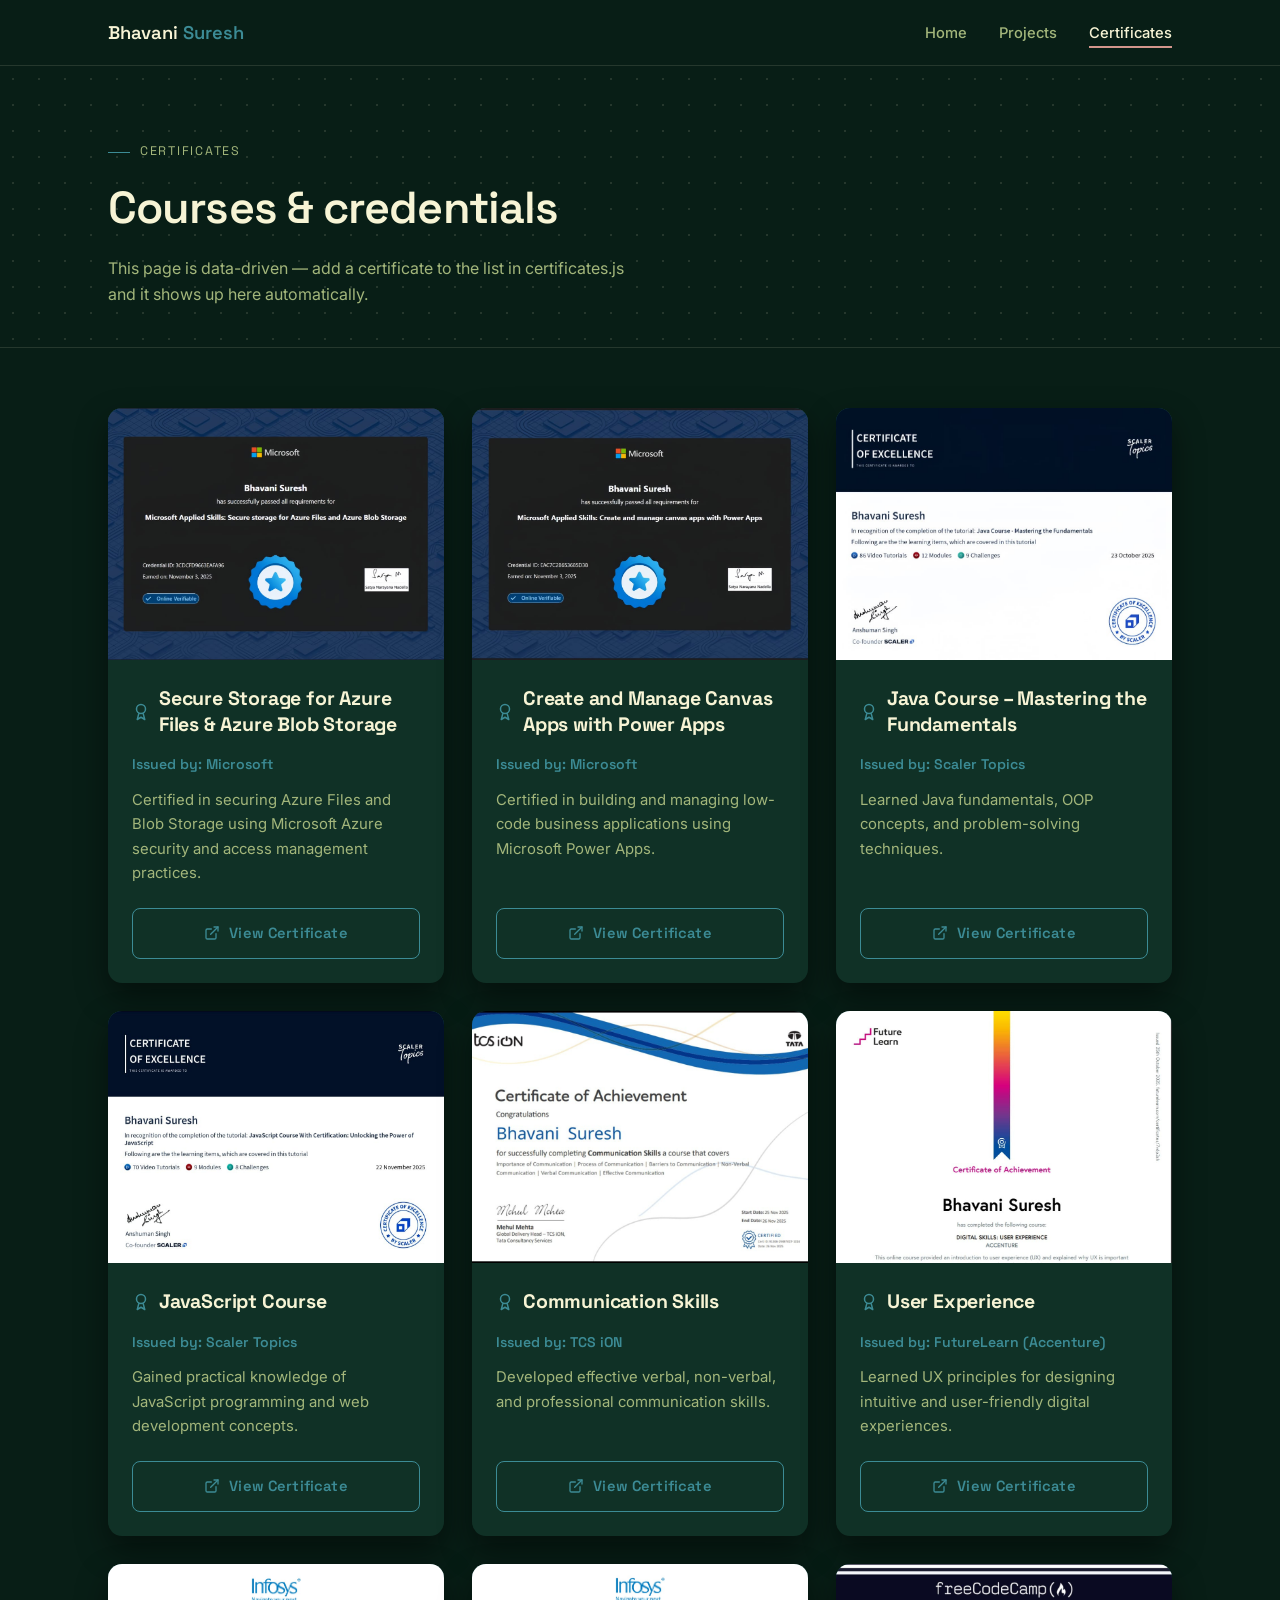
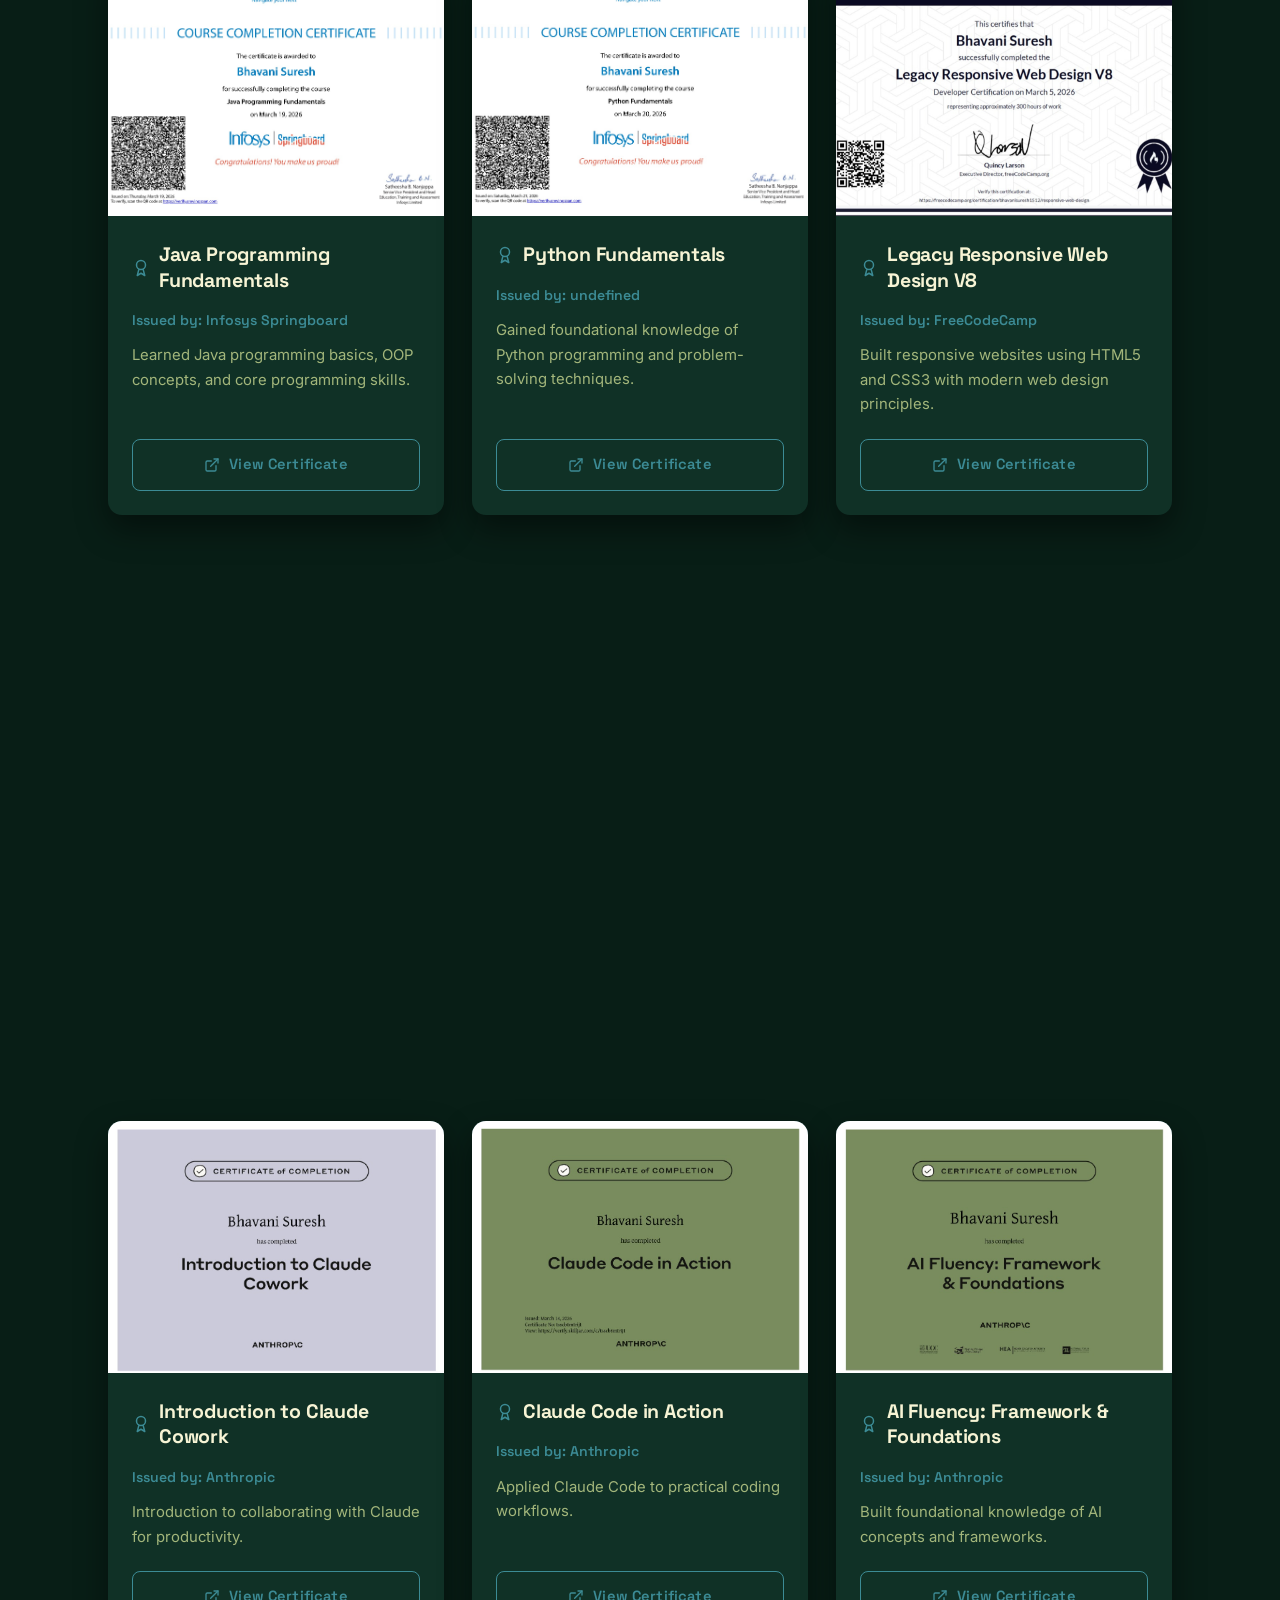
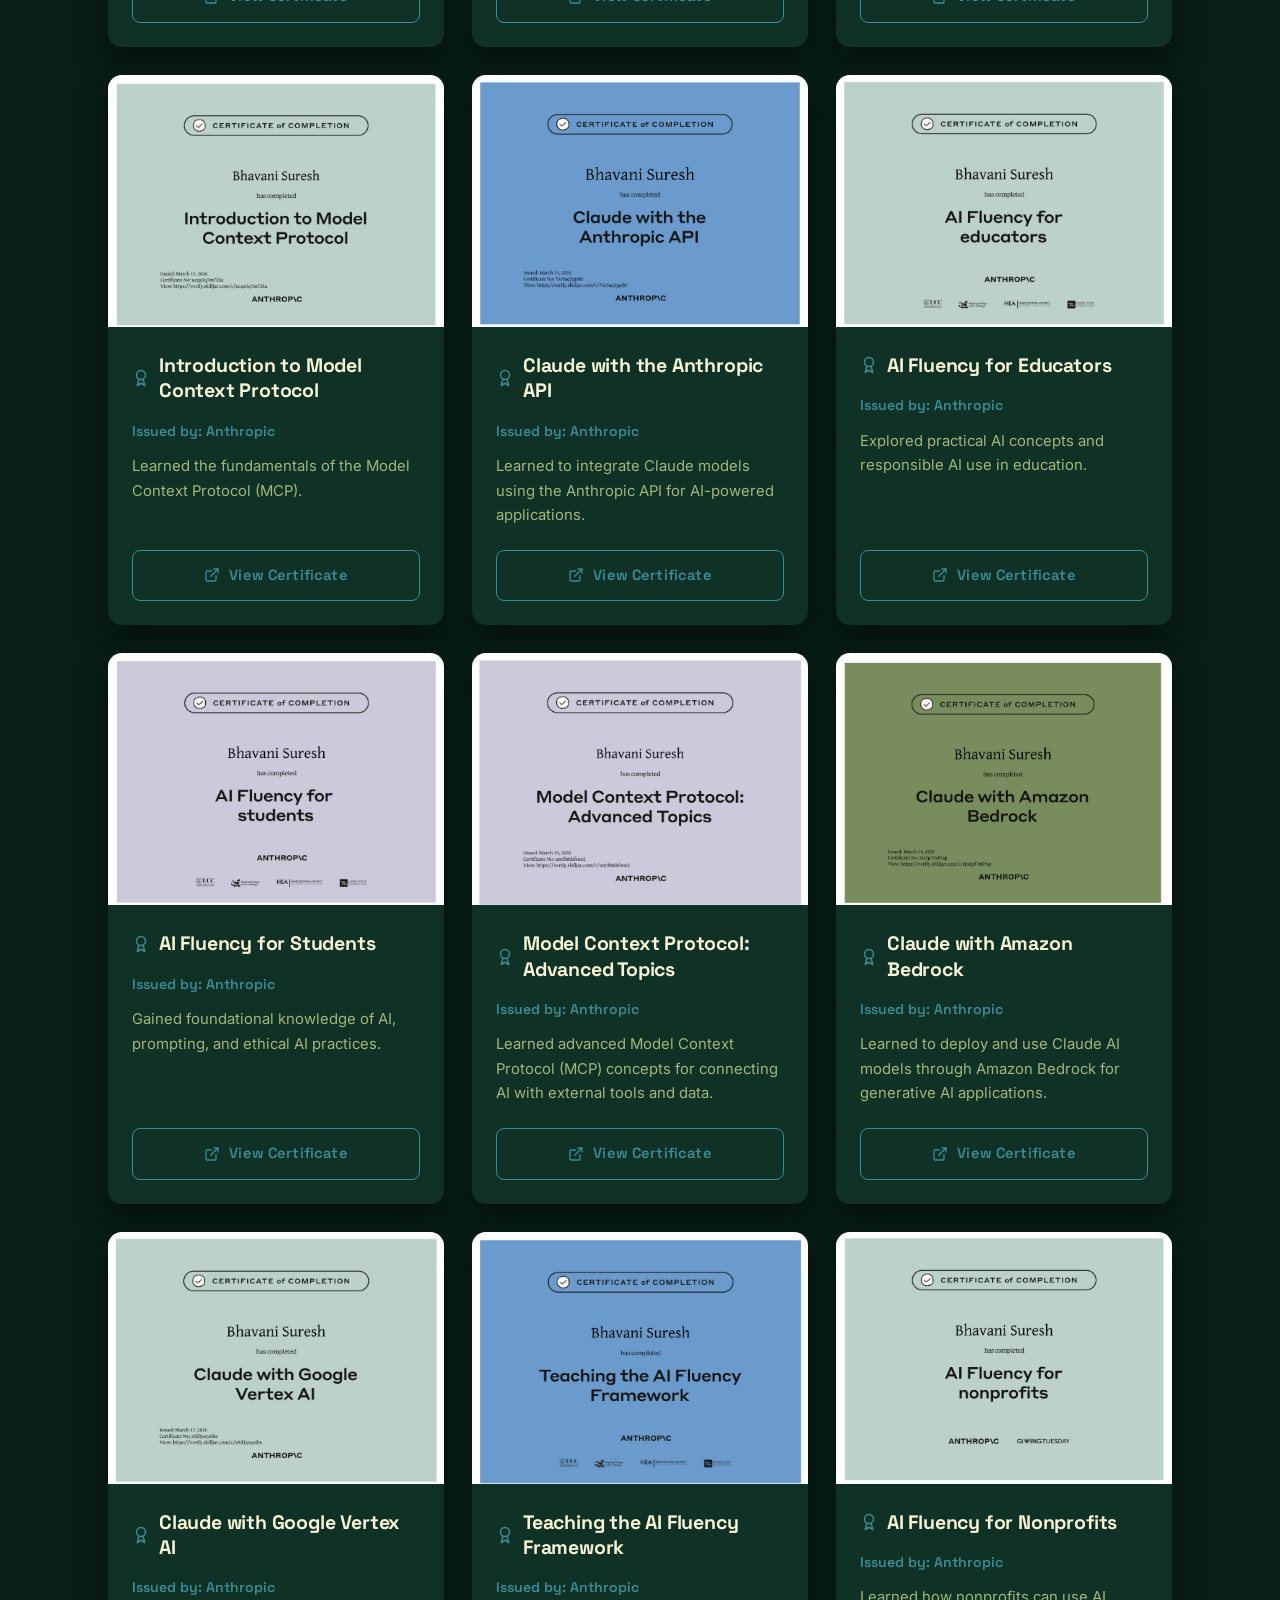
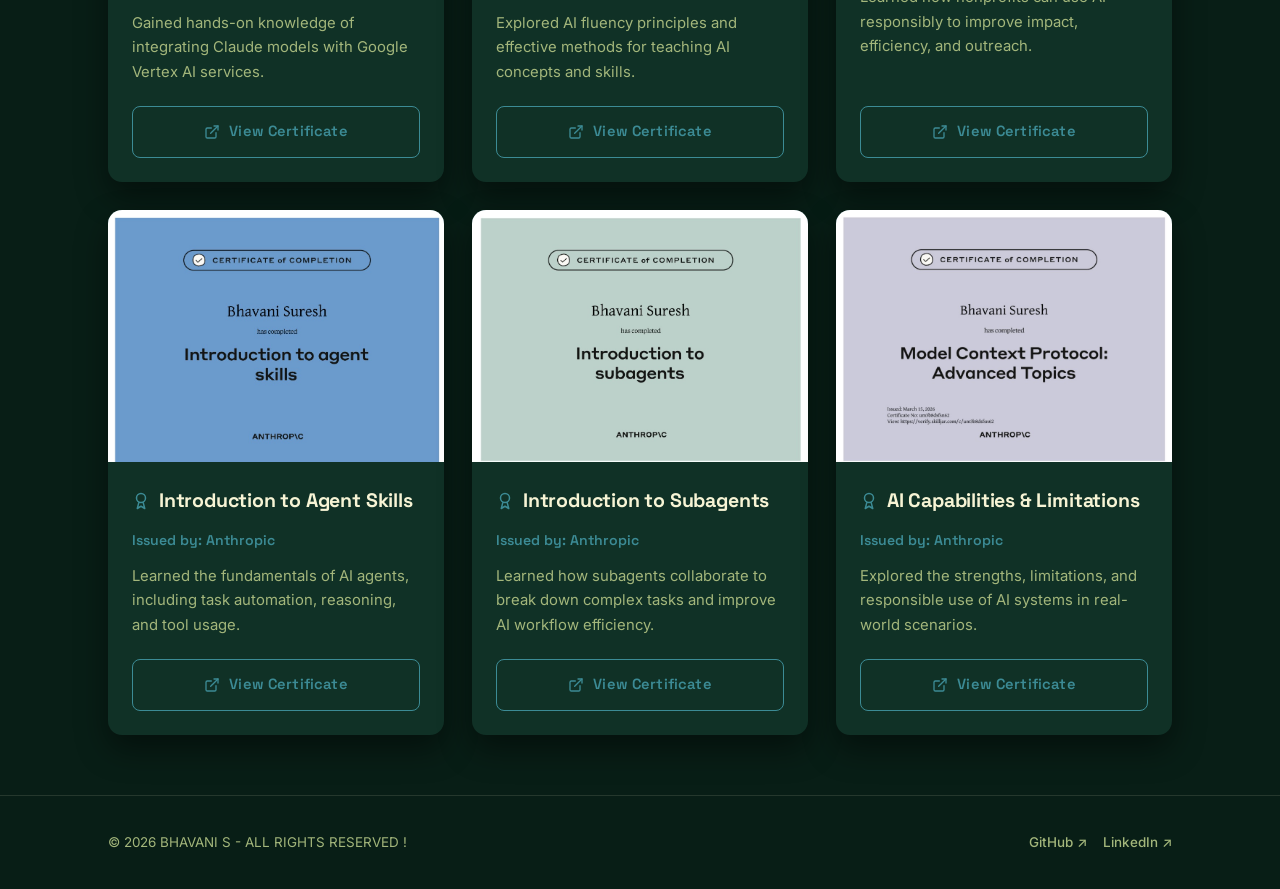
==== HTML/Certificate.html @ 8a8cd387 "Initial commit" ====
<!DOCTYPE html>
<html lang="en">
<head>
  <meta charset="UTF-8">
  <meta name="viewport" content="width=device-width, initial-scale=1.0">
  <title>Bhavani's TechDiary</title>
  <meta name="description" content="Certifications earned by Bhavani S, B.Tech AIDS student.">
  <link rel="preconnect" href="https://fonts.googleapis.com">
  <link href="https://fonts.googleapis.com/css2?family=Space+Grotesk:wght@500;600;700&family=Inter:wght@400;500;600&display=swap" rel="stylesheet">
  <link rel="stylesheet" href="CSS/Certificate.css">
  <link rel="icon" href="IMAGES/icon.svg" type="image/svg">
</head>
<body>

  <header>
    <nav class="site-nav">
      <div class="nav-inner">
        <a href="index.html" class="brand">Bhavani <span class="dot">Suresh</span></a>
        <ul class="nav-links">
          <li><a href="Index.html">Home</a></li>
          <li><a href="Project.html">Projects</a></li>
          <li><a href="Certificate.html" class="active">Certificates</a></li>
        </ul>
        <button class="nav-burger" aria-label="Toggle menu">☰</button>
      </div>
    </nav>
  </header>

  <main>
    <section class="page-header">
      <div class="grid-backdrop"></div>
      <div class="wrap">
        <p class="eyebrow">Certificates</p>
        <h1>Courses &amp; credentials</h1>
        <p>This page is data-driven — add a certificate to the list in certificates.js and it shows up here automatically.</p>
      </div>
    </section>

    <section class="section">
      <div class="wrap">
        <div class="showcase-grid" id="certGrid"></div>
      </div>
    </section>
  </main>

  <footer class="site-footer">
    <div class="wrap footer-inner">
      <p>© 2026 BHAVANI S - ALL RIGHTS RESERVED !</p>
      <div class="social-row">
        <a href="https://github.com/bhavanisuresh1512" target="_blank" rel="noopener">GitHub ↗</a>
        <a href="https://www.linkedin.com/in/bhavani-suresh-9643ab386" target="_blank" rel="noopener">LinkedIn ↗</a>
      </div>
    </div>
  </footer>

  <script src="SCRIPT/Certificate.js"></script>
</body>
</html>
---- HTML/CSS/Certificate.css ----
/* ============================================================
   CERTIFICATES PAGE — STANDALONE STYLESHEET
   Dark navy background, slate cards, gold accent
   ============================================================ */


:root{
    /* Main Colors */
    --paper:#F7F4D5;
    --paper-dim:#EEE9C8;

    --ink:#0A3323;

    --violet:#105666;
    --violet-dim:#D8EAE7;

    --slate:#839958;
    --mint:#D3968C;

    /* Compatibility Variables */
    --bg:var(--paper);
    --text:var(--ink);
    --text-dim:var(--slate);
    --accent:var(--violet);
    --gold:var(--mint);
    --card:#FFFFFF;
    --card-top:#EEE9C8;

    --line:rgba(10,51,35,.12);
    --shadow:rgba(10,51,35,.15);

    --font-display:'Space Grotesk',sans-serif;
    --font-body:'Inter',sans-serif;

    --max-w:1120px;
    --radius:8px;
}

[data-theme="dark"]{
    --paper:#081E16;
    --paper-dim:#103126;

    --ink:#F7F4D5;

    --violet:#3C8B95;
    --violet-dim:#18464F;

    --slate:#A3B67B;
    --mint:#D3968C;

    /* Compatibility Variables */
    --bg:var(--paper);
    --text:var(--ink);
    --text-dim:var(--slate);
    --accent:var(--violet);
    --gold:var(--mint);
    --card:#103126;
    --card-top:#18464F;

    --line:rgba(247,244,213,.12);
    --shadow:rgba(0,0,0,.45);
}
 
* { margin: 0; padding: 0; box-sizing: border-box; }

body {
  background: var(--bg);
  color: var(--text);
  font-family: var(--font-body);
  line-height: 1.6;
  min-height: 100vh;
}

img { max-width: 100%; display: block; }
a { color: inherit; text-decoration: none; }
ul { list-style: none; }
button { font-family: inherit; cursor: pointer; border: none; background: none; }

.wrap {
  max-width: 1120px;
  margin: 0 auto;
  padding: 0 28px;
}

a:focus-visible, button:focus-visible {
  outline: 2px solid var(--accent);
  outline-offset: 3px;
}

/* ============================================================
   NAV
   ============================================================ */
.site-nav {
  position: sticky;
  top: 0;
  z-index: 100;
  background: var(--bg);
  border-bottom: 1px solid var(--line);
}

.nav-inner {
  display: flex;
  align-items: center;
  justify-content: space-between;
  padding: 18px 28px;
  max-width: 1120px;
  margin: 0 auto;
}

.brand {
  font-family: var(--font-display);
  font-weight: 600;
  font-size: 1.15rem;
  color: var(--text);
}

.brand .dot { color: var(--accent); }

.nav-links {
  display: flex;
  align-items: center;
  gap: 32px;
}

.nav-links a {
  font-size: 0.92rem;
  font-weight: 500;
  color: var(--text-dim);
  position: relative;
  padding: 4px 0;
  transition: color 0.2s ease;
}

.nav-links a:hover,
.nav-links a.active { color: var(--text); }

.nav-links a.active::after {
  content: '';
  position: absolute;
  left: 0; right: 0; bottom: -2px;
  height: 2px;
  background: var(--gold);
}

.nav-burger {
  display: none;
  width: 38px;
  height: 38px;
  align-items: center;
  justify-content: center;
  font-size: 1.3rem;
  color: var(--text);
}

@media (max-width: 760px) {
  .nav-links {
    position: absolute;
    top: 100%;
    left: 0; right: 0;
    background: var(--bg);
    border-bottom: 1px solid var(--line);
    flex-direction: column;
    align-items: flex-start;
    padding: 20px 28px 28px;
    gap: 18px;
    display: none;
  }
  .nav-links.open { display: flex; }
  .nav-burger { display: flex; }
}

/* ============================================================
   PAGE HEADER
   ============================================================ */
.page-header {
  padding: 64px 0 40px;
  border-bottom: 1px solid var(--line);
  position: relative;
  overflow: hidden;
}

.grid-backdrop {
  position: absolute;
  inset: 0;
  background-image: radial-gradient(circle, var(--line) 1px, transparent 1px);
  background-size: 26px 26px;
  pointer-events: none;
}

.page-header .wrap { position: relative; z-index: 1; }

.eyebrow {
  font-family: var(--font-display);
  font-size: 0.78rem;
  letter-spacing: 0.14em;
  text-transform: uppercase;
  color: var(--accent);
  margin-bottom: 10px;
  display: flex;
  align-items: center;
  gap: 10px;
}

.eyebrow::before {
  content: '';
  width: 22px;
  height: 1px;
  background: var(--accent);
}

.page-header h1 {
  font-family: var(--font-display);
  font-size: clamp(2rem, 4vw, 2.8rem);
  font-weight: 600;
  letter-spacing: -0.02em;
}

.page-header p {
  color: var(--text-dim);
  margin-top: 12px;
  max-width: 520px;
}

/* ============================================================
   SECTION
   ============================================================ */
.section { padding: 60px 0; }

/* ============================================================
   CERTIFICATE CARD
   ============================================================ */
.showcase-grid {
  display: grid;
  grid-template-columns: repeat(auto-fit, minmax(300px, 1fr));
  gap: 28px;
}

.showcase-card {
  background: var(--card);
  border-radius: 14px;
  overflow: hidden;
  box-shadow: 0 14px 32px var(--shadow);
  display: flex;
  flex-direction: column;
  opacity: 0;
  transform: translateY(16px);
  transition: transform 0.22s ease, box-shadow 0.22s ease, opacity 0.6s ease;
}

.showcase-card.in-view {
  opacity: 1;
  transform: translateY(0);
}

.showcase-card:hover {
  transform: translateY(-5px);
  box-shadow: 0 20px 40px var(--shadow);
}

/* ---- media (certificate image) area ---- */
.showcase-media {
  position: relative;
  background: var(--card-top);
  aspect-ratio: 4 / 3;
  overflow: hidden;
}

.showcase-media img {
  width: 100%;
  height: 100%;
  object-fit: cover;
  object-position: top center;
  display: block;
}

.showcase-media.placeholder {
  display: flex;
  align-items: center;
  justify-content: center;
  background: linear-gradient(155deg,var(--violet-dim),var(--paper-dim));
}

.showcase-media.placeholder svg {
  width: 56px;
  height: 56px;
  color: var(--slate);
}

.showcase-badge {
  position: absolute;
  bottom: 14px;
  right: 14px;
  background: rgba(247,244,213,.92);
  backdrop-filter: blur(4px);
  color: var(--text);
  font-family: var(--font-display);
  font-size: 0.8rem;
  font-weight: 500;
  padding: 7px 14px;
  border-radius: 8px;
  display: flex;
  align-items: center;
  gap: 7px;
  border:1px solid var(--line);
}

.showcase-badge svg { width: 14px; height: 14px; flex-shrink: 0; }

/* ---- body ---- */
.showcase-body {
  padding: 26px 24px 24px;
  display: flex;
  flex-direction: column;
  flex-grow: 1;
}

.showcase-kicker {
  display: flex;
  align-items: center;
  gap: 9px;
  margin-bottom: 6px;
}

.showcase-kicker svg {
  width: 18px;
  height: 18px;
  color: var(--gold);
  flex-shrink: 0;
}

.showcase-title {
  font-family: var(--font-display);
  font-size: 1.22rem;
  font-weight: 700;
  color: var(--text);
  line-height: 1.3;
  letter-spacing: -0.01em;
}

.showcase-meta {
  font-family: var(--font-display);
  font-size: 0.88rem;
  font-weight: 600;
  color:var(--accent);
  margin: 10px 0 12px;
}

.showcase-desc {
  font-size: 0.93rem;
  line-height: 1.65;
  color: var(--text-dim);
  flex-grow: 1;
  margin-bottom: 22px;
}

.showcase-kicker svg{
    color:var(--accent);
}

/* ---- button ---- */
.showcase-btn {
  display: flex;
  align-items: center;
  justify-content: center;
  gap: 9px;
  width: 100%;
  padding: 13px 18px;
  border: 1px solid var(--accent);
  border-radius: 8px;
  background: transparent;
  color: var(--accent);
  font-family: var(--font-display);
  font-size: 0.92rem;
  font-weight: 600;
  letter-spacing: 0.01em;
  transition: background 0.18s ease, color 0.18s ease, transform 0.18s ease;
}

.showcase-btn:hover {
  background: var(--accent);
  color:var(--paper);
  transform: translateY(-2px);
}

.showcase-btn svg { width: 16px; height: 16px; }

/* ---- empty state ---- */
.empty-state {
  text-align: center;
  padding: 60px 20px;
  color: var(--text-dim);
  font-size: 0.95rem;
  border: 1px dashed var(--line);
  border-radius: 12px;
}

/* ---- info banner ---- */
.cert-cta-banner {
  margin-top: 40px;
  border: 1px dashed var(--line);
  border-radius: 12px;
  padding: 26px;
  text-align: center;
  color: var(--text-dim);
  font-size: 0.92rem;
}

.cert-cta-banner a { color: var(--accent); font-weight: 600; }
.cert-cta-banner a:hover { text-decoration: underline; }
.cert-cta-banner code {
  background:var(--paper-dim);
  padding: 2px 6px;
  border-radius: 4px;
  font-size: 0.85em;
}

/* ============================================================
   FOOTER
   ============================================================ */
.site-footer {
  padding: 36px 0;
  border-top: 1px solid var(--line);
}

.footer-inner {
  display: flex;
  justify-content: space-between;
  align-items: center;
  flex-wrap: wrap;
  gap: 14px;
}

.footer-inner p { font-size: 0.84rem; color: var(--text-dim); }

.social-row { display: flex; gap: 16px; }

.social-row a {
  font-size: 0.84rem;
  color: var(--text-dim);
  font-weight: 500;
}

.social-row a:hover { color: var(--accent); }

@media (max-width: 760px) {
  .showcase-grid { grid-template-columns: 1fr; }
}

@media (max-width: 600px) {
  .wrap { padding: 0 20px; }
  .section { padding: 48px 0; }
}

@media (prefers-reduced-motion: reduce) {
  .showcase-card { transition: none; opacity: 1; transform: none; }
}
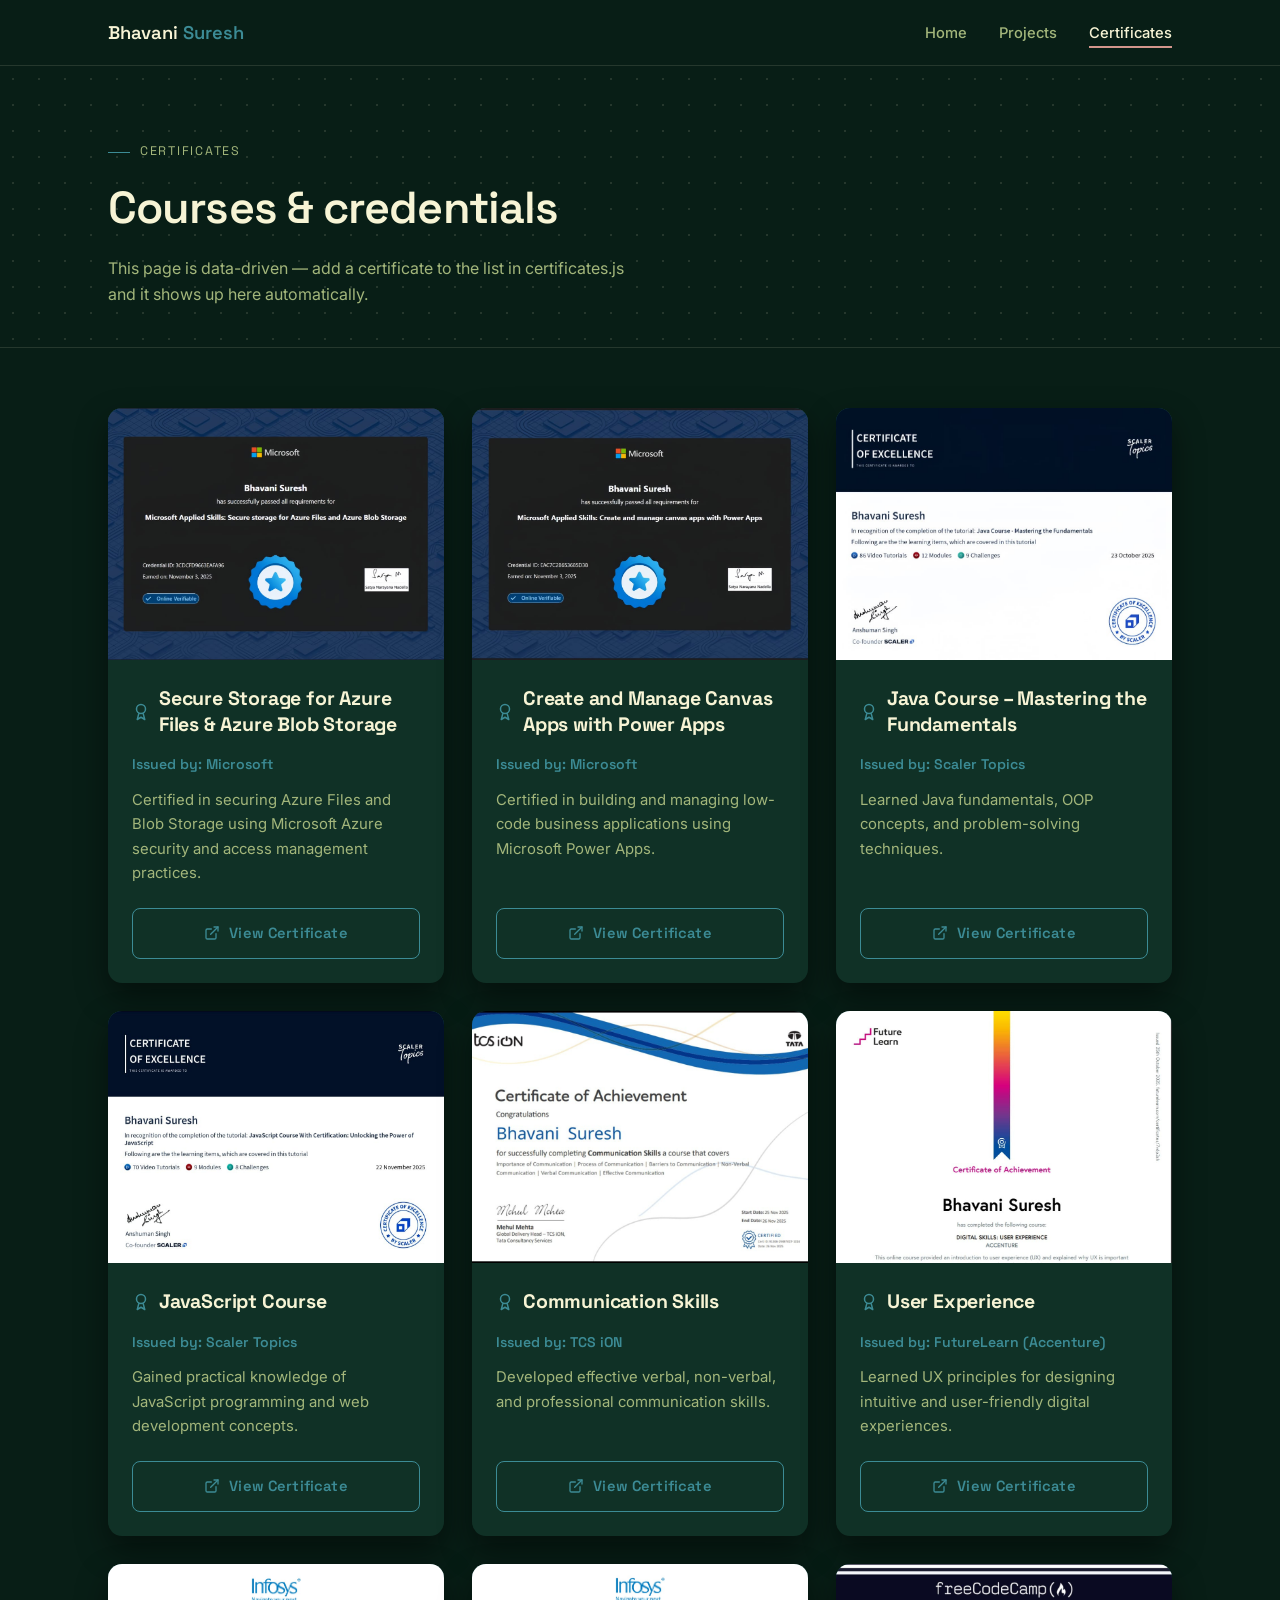
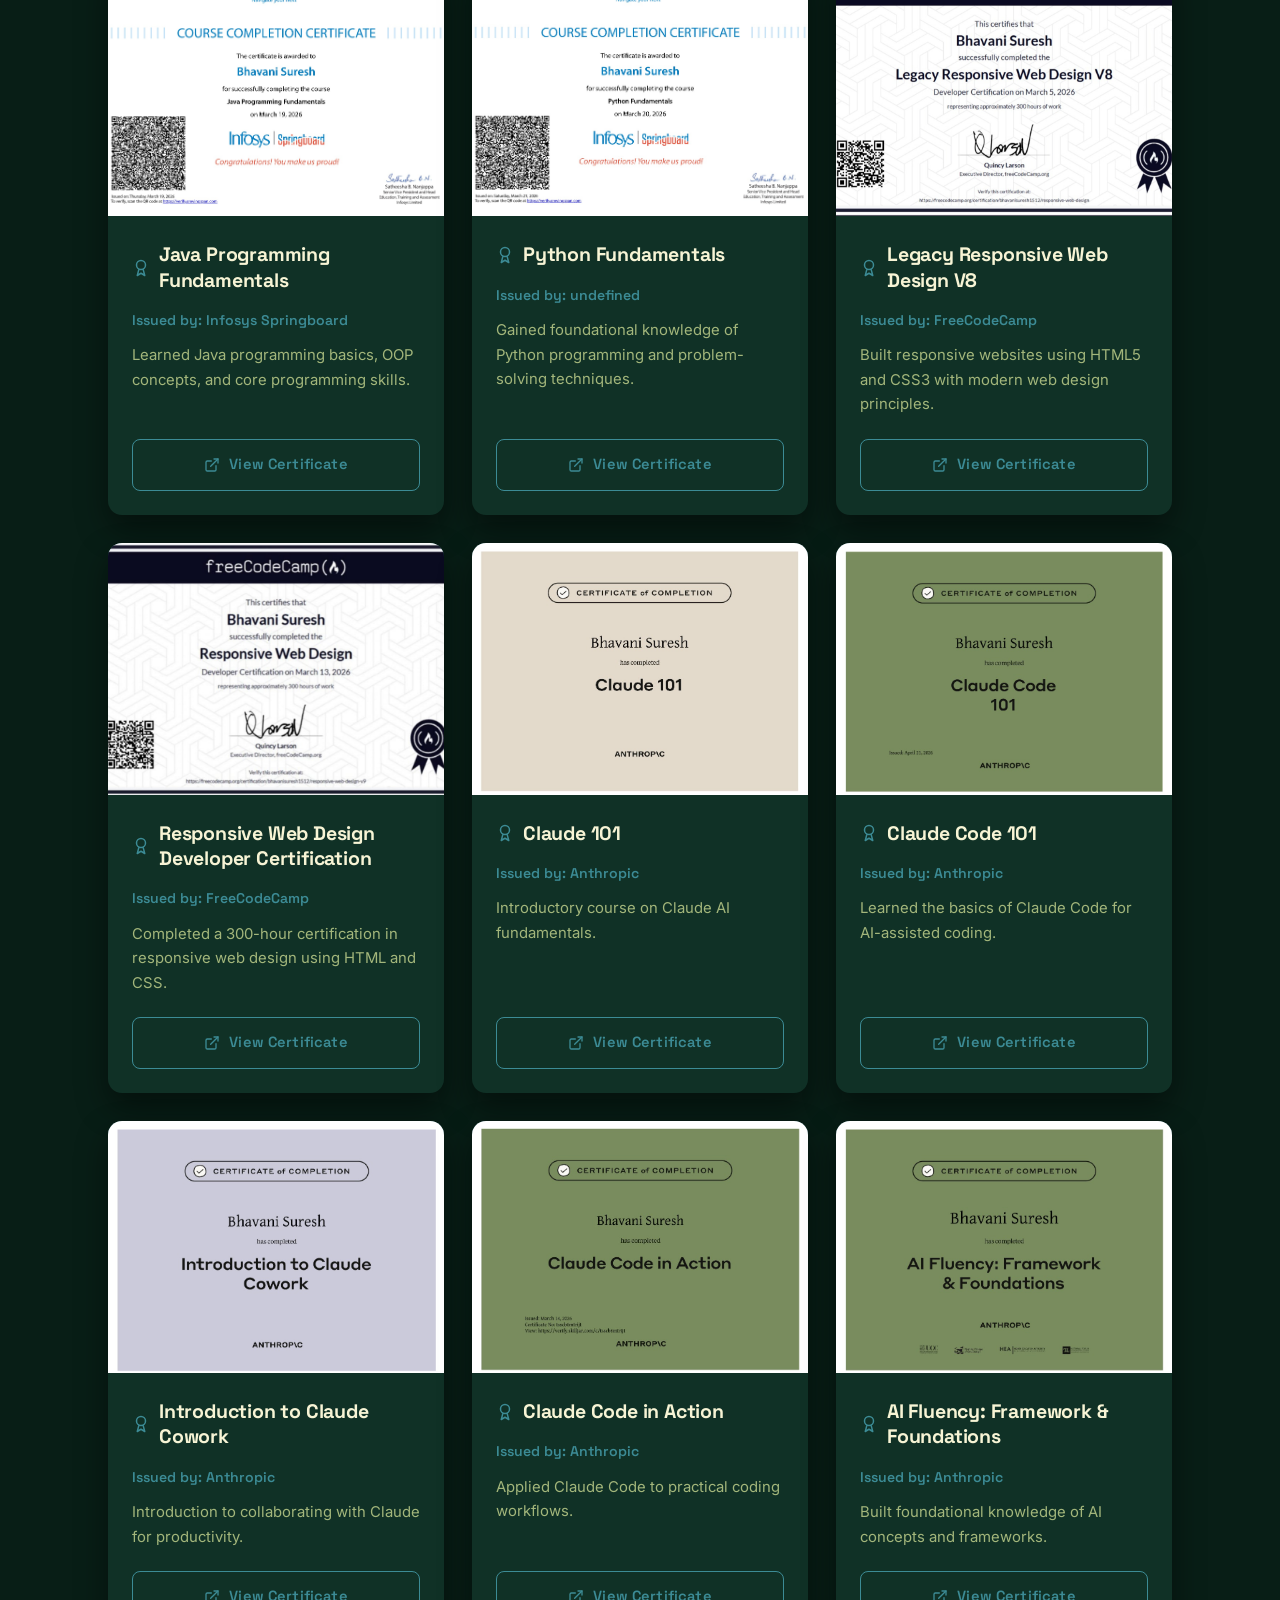
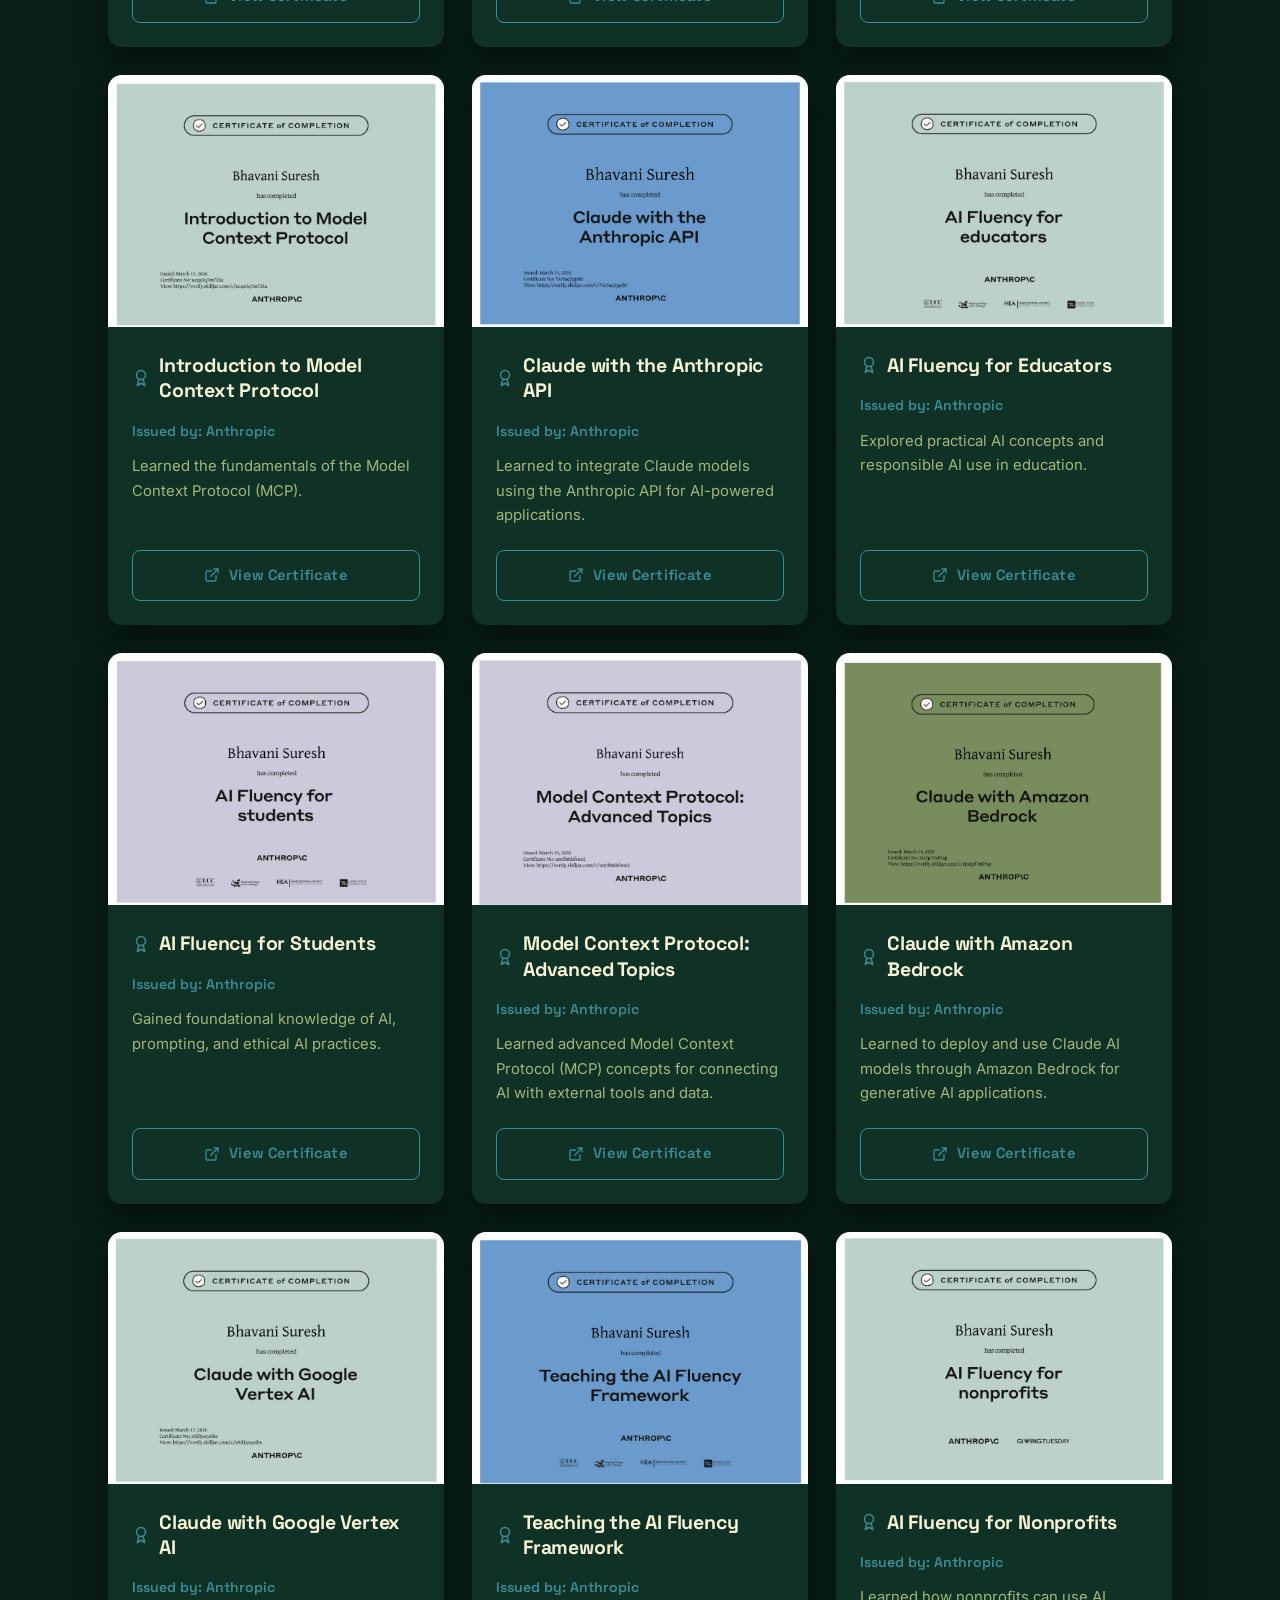
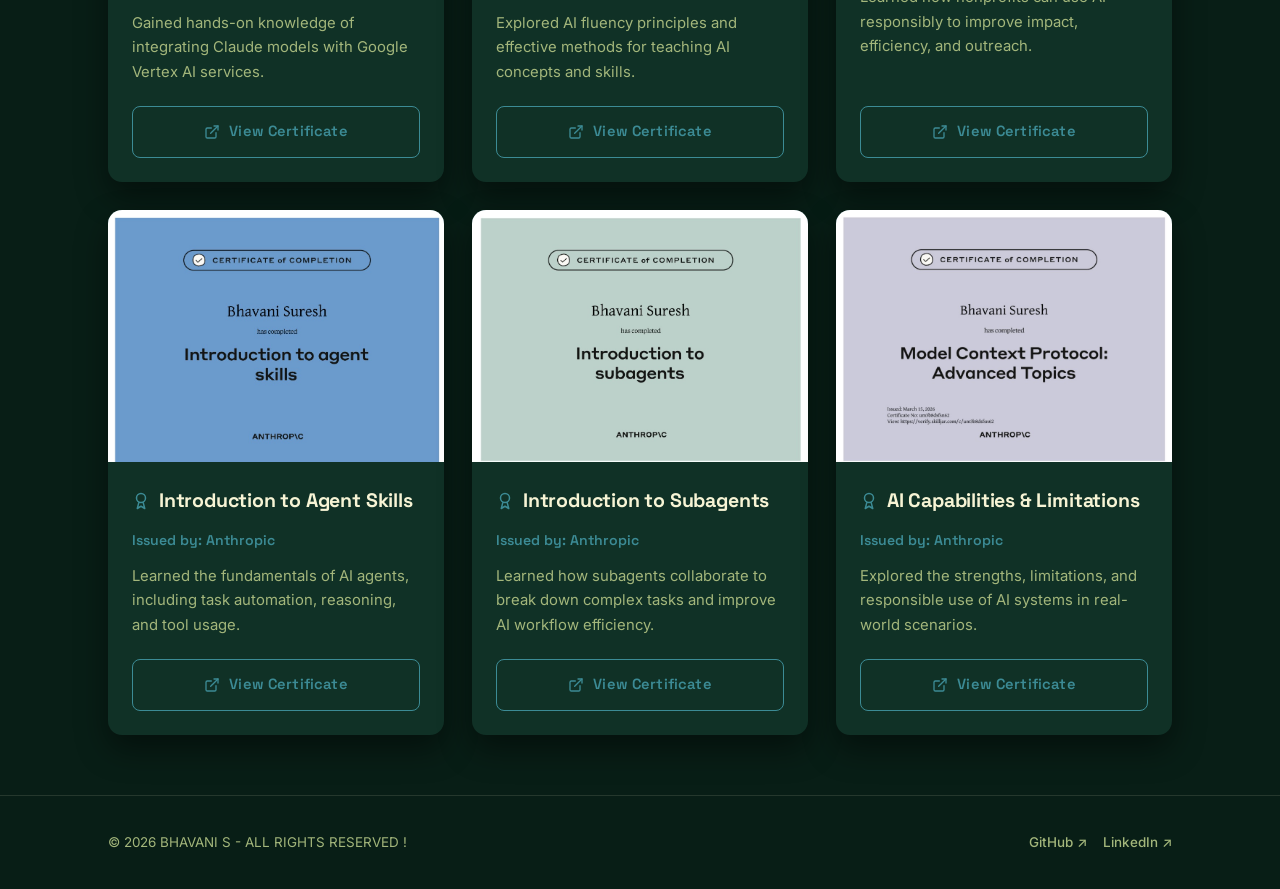
==== commit f4d1dc04: "Updated portfolio" ====
--- a/HTML/Certificate.html
+++ b/HTML/Certificate.html
@@ -17,7 +17,7 @@
       <div class="nav-inner">
         <a href="index.html" class="brand">Bhavani <span class="dot">Suresh</span></a>
         <ul class="nav-links">
-          <li><a href="Index.html">Home</a></li>
+          <li><a href="index.html">Home</a></li>
           <li><a href="Project.html">Projects</a></li>
           <li><a href="Certificate.html" class="active">Certificates</a></li>
         </ul>
